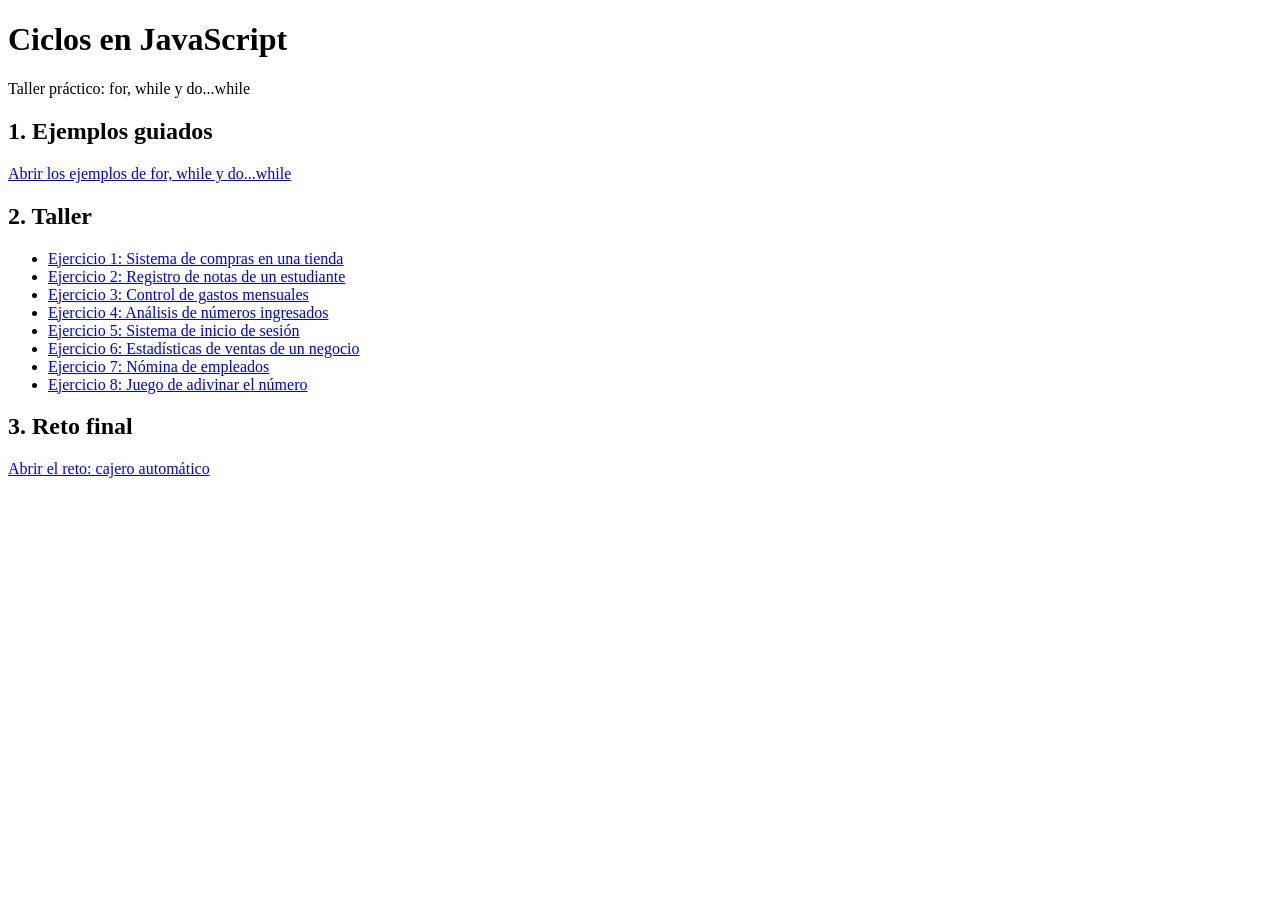
==== index.html @ 6044266c "Mueve páginas HTML a la raíz del repositorio Co-authored-by: Copilot <223556219+Copilot@users.norepl" ====
<!DOCTYPE html>
<html lang="es">
<head>
  <meta charset="UTF-8">
  <meta name="viewport" content="width=device-width, initial-scale=1.0">
  <title>Ciclos en JavaScript</title>
</head>
<body>
  <header>
    <h1>Ciclos en JavaScript</h1>
    <p>Taller práctico: for, while y do...while</p>
  </header>

  <main>
    <section id="seccionEjemplos">
      <h2>1. Ejemplos guiados</h2>
      <p><a href="ejemplos.html">Abrir los ejemplos de for, while y do...while</a></p>
    </section>

    <section id="seccionTaller">
      <h2>2. Taller</h2>
      <ul>
        <li><a href="ejercicio1.html">Ejercicio 1: Sistema de compras en una tienda</a></li>
        <li><a href="ejercicio2.html">Ejercicio 2: Registro de notas de un estudiante</a></li>
        <li><a href="ejercicio3.html">Ejercicio 3: Control de gastos mensuales</a></li>
        <li><a href="ejercicio4.html">Ejercicio 4: Análisis de números ingresados</a></li>
        <li><a href="ejercicio5.html">Ejercicio 5: Sistema de inicio de sesión</a></li>
        <li><a href="ejercicio6.html">Ejercicio 6: Estadísticas de ventas de un negocio</a></li>
        <li><a href="ejercicio7.html">Ejercicio 7: Nómina de empleados</a></li>
        <li><a href="ejercicio8.html">Ejercicio 8: Juego de adivinar el número</a></li>
      </ul>
    </section>

    <section id="seccionReto">
      <h2>3. Reto final</h2>
      <p><a href="reto.html">Abrir el reto: cajero automático</a></p>
    </section>
  </main>

</body>
</html>
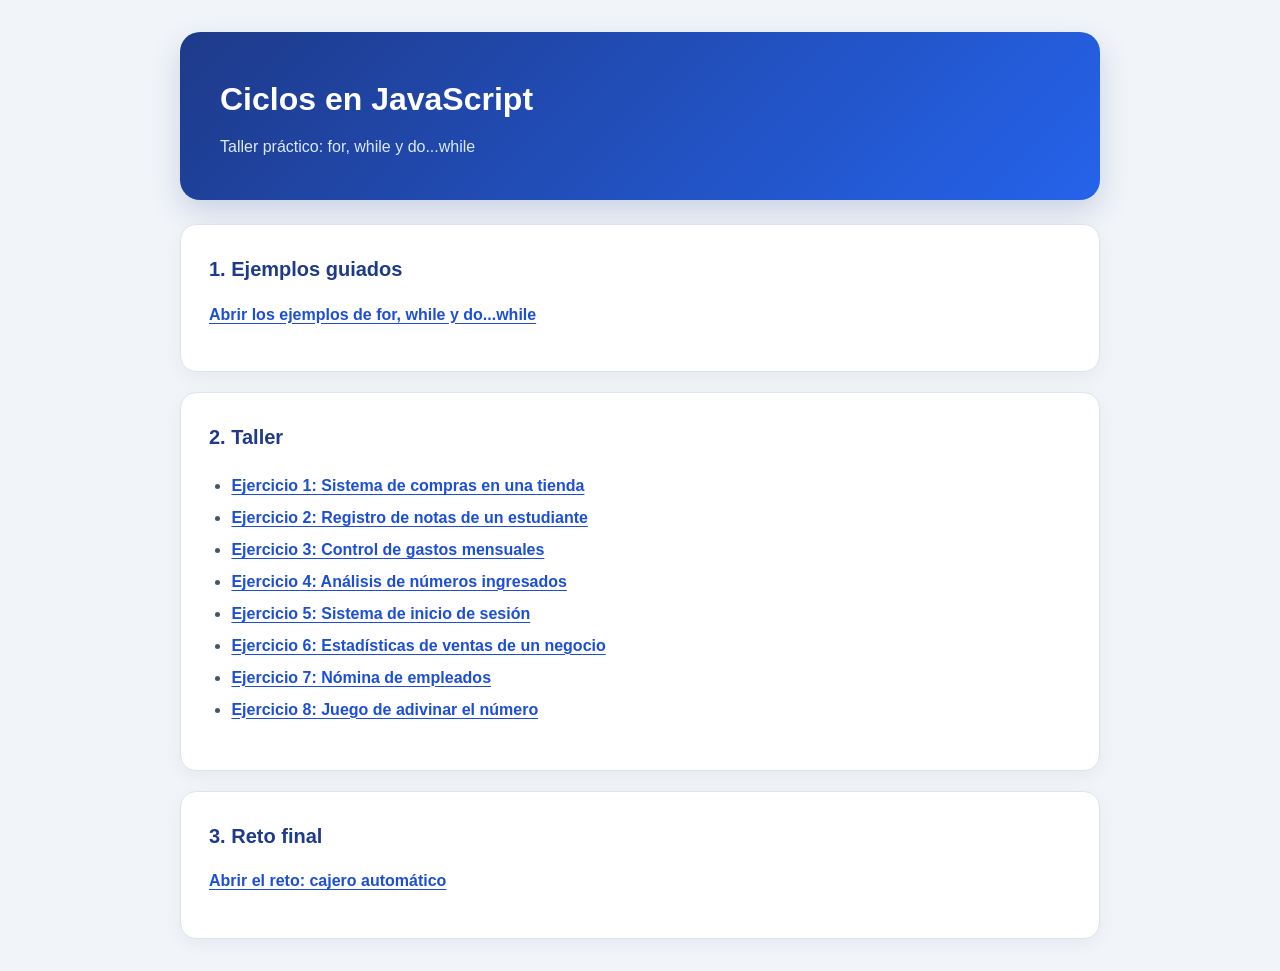
==== commit 81f44f4f: "Añade estilos a las páginas del proyecto Co-authored-by: Copilot <223556219+Copilot@users.noreply.gi" ====
--- a/index.html
+++ b/index.html
@@ -3,6 +3,7 @@
 <head>
   <meta charset="UTF-8">
   <meta name="viewport" content="width=device-width, initial-scale=1.0">
+  <link rel="stylesheet" href="estilos.css">
   <title>Ciclos en JavaScript</title>
 </head>
 <body>
--- a/estilos.css
+++ b/estilos.css
@@ -0,0 +1,191 @@
+:root {
+  color-scheme: light;
+  font-family: "Segoe UI", Arial, sans-serif;
+  color: #172554;
+  background: #f1f5f9;
+  font-synthesis: none;
+  text-rendering: optimizeLegibility;
+  --azul: #1d4ed8;
+  --azul-oscuro: #1e3a8a;
+  --borde: #dbe4f0;
+  --texto-suave: #475569;
+}
+
+* {
+  box-sizing: border-box;
+}
+
+body {
+  width: min(100% - 2rem, 920px);
+  margin: 2rem auto;
+  line-height: 1.6;
+}
+
+header {
+  margin-bottom: 1.5rem;
+  padding: clamp(1.5rem, 5vw, 2.5rem);
+  border-radius: 1.25rem;
+  color: #fff;
+  background: linear-gradient(135deg, var(--azul-oscuro), #2563eb);
+  box-shadow: 0 12px 30px rgb(30 58 138 / 18%);
+}
+
+header h1 {
+  margin: 0.5rem 0;
+  line-height: 1.2;
+}
+
+header p {
+  margin-bottom: 0;
+  color: #dbeafe;
+}
+
+header a {
+  color: #bfdbfe;
+}
+
+main {
+  display: grid;
+  gap: 1.25rem;
+}
+
+section,
+form {
+  padding: clamp(1.25rem, 4vw, 1.75rem);
+  border: 1px solid var(--borde);
+  border-radius: 1rem;
+  background: #fff;
+  box-shadow: 0 5px 18px rgb(15 23 42 / 5%);
+}
+
+h1,
+h2 {
+  color: var(--azul-oscuro);
+}
+
+header h1 {
+  color: #fff;
+}
+
+h2 {
+  margin-top: 0;
+  font-size: 1.25rem;
+}
+
+p,
+li {
+  color: var(--texto-suave);
+}
+
+a {
+  color: var(--azul);
+  font-weight: 600;
+  text-underline-offset: 0.2em;
+}
+
+a:hover {
+  color: var(--azul-oscuro);
+}
+
+ul {
+  padding-left: 1.4rem;
+}
+
+main > section > ul a {
+  display: inline-block;
+  padding: 0.2rem 0;
+}
+
+form {
+  display: grid;
+  gap: 0.75rem;
+}
+
+label {
+  color: #334155;
+  font-weight: 600;
+}
+
+input,
+textarea {
+  width: 100%;
+  padding: 0.75rem 0.85rem;
+  border: 1px solid #cbd5e1;
+  border-radius: 0.65rem;
+  color: #172554;
+  background: #fff;
+  font: inherit;
+}
+
+input:focus,
+textarea:focus {
+  border-color: var(--azul);
+  outline: 3px solid rgb(37 99 235 / 16%);
+}
+
+textarea {
+  resize: vertical;
+}
+
+button {
+  justify-self: start;
+  padding: 0.75rem 1.15rem;
+  border: 0;
+  border-radius: 0.65rem;
+  color: #fff;
+  background: var(--azul);
+  font: inherit;
+  font-weight: 700;
+  cursor: pointer;
+  transition: background-color 150ms ease, transform 150ms ease;
+}
+
+button:hover {
+  background: var(--azul-oscuro);
+  transform: translateY(-1px);
+}
+
+button:focus-visible,
+a:focus-visible {
+  outline: 3px solid #f59e0b;
+  outline-offset: 3px;
+}
+
+strong {
+  color: var(--azul-oscuro);
+}
+
+body > h1 {
+  margin: 0 0 1.25rem;
+  padding: 1.5rem;
+  border-radius: 1rem;
+  color: #fff;
+  background: linear-gradient(135deg, var(--azul-oscuro), #2563eb);
+}
+
+body > form {
+  margin: 1rem 0;
+}
+
+body > p,
+body > ul {
+  padding: 0.25rem 0.5rem;
+}
+
+@media (max-width: 600px) {
+  body {
+    width: min(100% - 1rem, 920px);
+    margin: 0.5rem auto;
+  }
+
+  header,
+  section,
+  form {
+    border-radius: 0.8rem;
+  }
+
+  button {
+    width: 100%;
+    justify-self: stretch;
+  }
+}
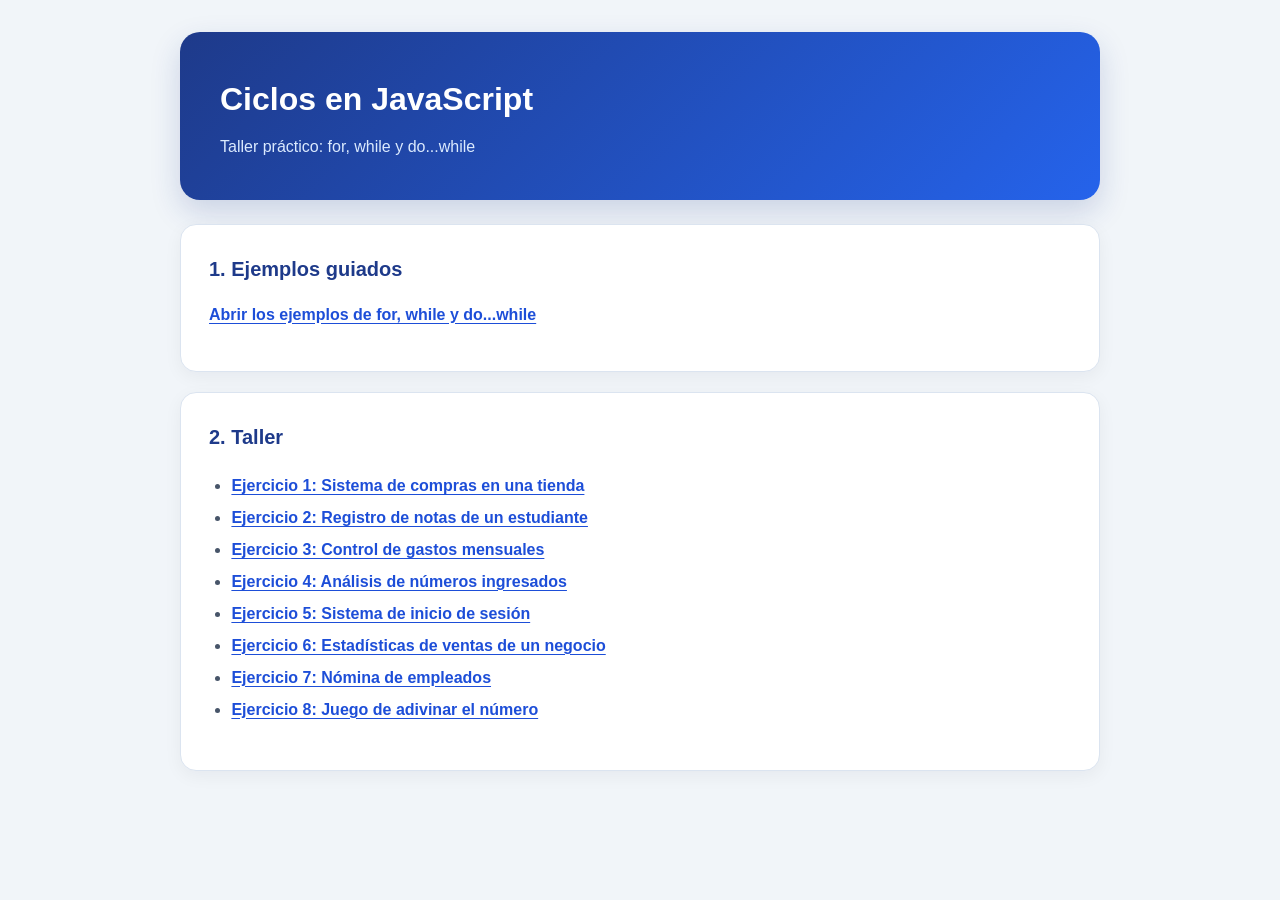
==== commit b15b0a27: "Elimina el reto final Co-authored-by: Copilot <223556219+Copilot@users.noreply.github.com>" ====
--- a/index.html
+++ b/index.html
@@ -32,10 +32,6 @@
       </ul>
     </section>
 
-    <section id="seccionReto">
-      <h2>3. Reto final</h2>
-      <p><a href="reto.html">Abrir el reto: cajero automático</a></p>
-    </section>
   </main>
 
 </body>
